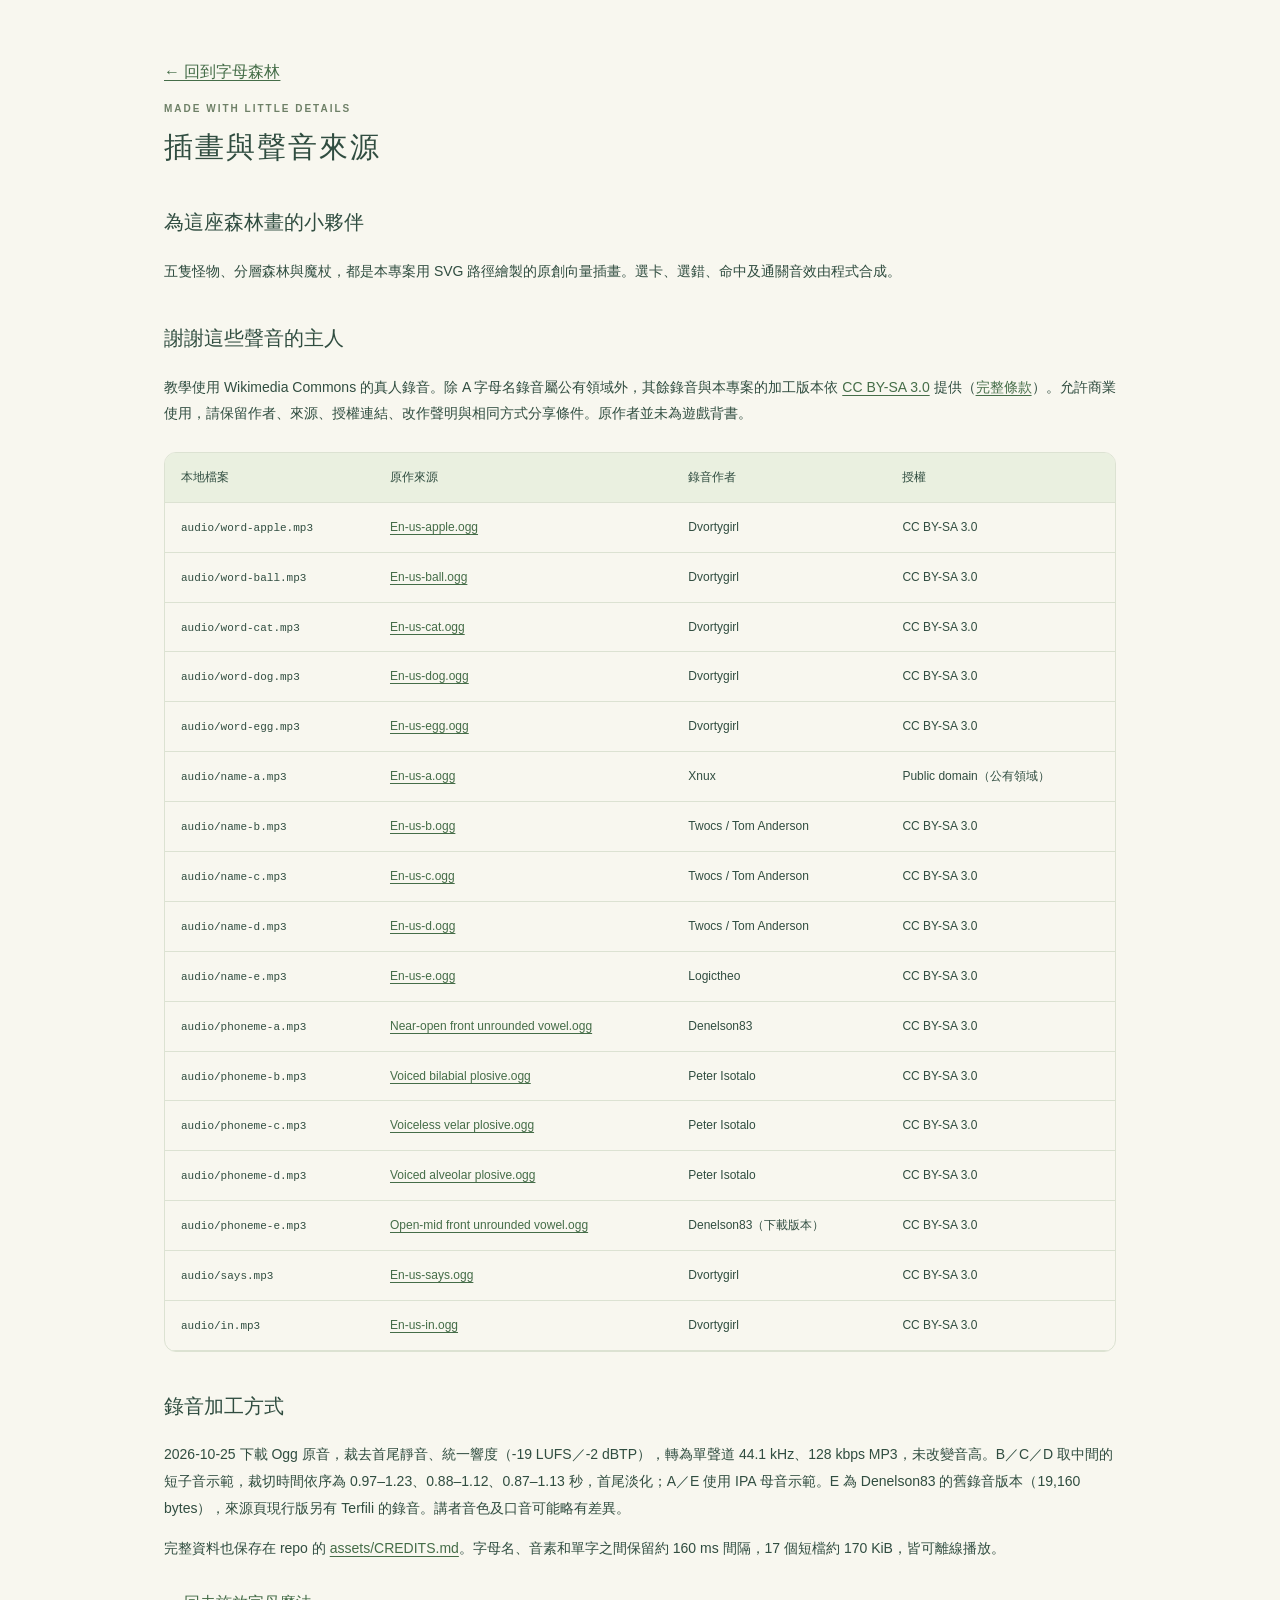
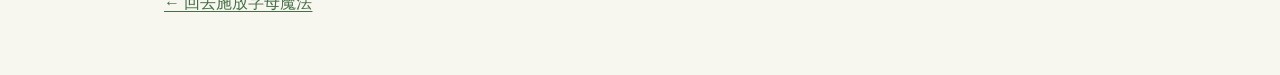
==== credits.html @ 517ee1c5 "Replace with English letter magic card battle MVP Stages 1–2 for letters A–E with SVG art, recorded " ====
<!doctype html><html lang="zh-Hant"><head><meta charset="utf-8"><meta name="viewport" content="width=device-width,initial-scale=1"><title>插畫與聲音來源｜萌獸小隊</title><link rel="stylesheet" href="style.css"><style>.credits{max-width:1000px;margin:45px auto;padding:0 24px;line-height:1.9}.credits h1{font-size:29px}.credits h2{font-size:20px;margin-top:35px}.credits p{font-size:14px}.credits a{color:#456d48;text-underline-offset:3px}.table-scroll{overflow-x:auto;border:1px solid #dce2d2;border-radius:12px;margin:25px 0}table{border-collapse:collapse;width:100%;font-size:12px;min-width:620px;text-align:left}th,td{padding:13px 16px;border-bottom:1px solid #dce2d2}th{background:#eaf0e0}code{font-size:11px}.back{display:inline-flex;padding:12px 0}</style></head><body><main class="credits"><a class="back" href="index.html">← 回到字母森林</a><div class="eyebrow">MADE WITH LITTLE DETAILS</div><h1>插畫與聲音來源</h1><h2>為這座森林畫的小夥伴</h2><p>五隻怪物、分層森林與魔杖，都是本專案用 SVG 路徑繪製的原創向量插畫。選卡、選錯、命中及通關音效由程式合成。</p><h2>謝謝這些聲音的主人</h2><p>教學使用 Wikimedia Commons 的真人錄音。除 A 字母名錄音屬公有領域外，其餘錄音與本專案的加工版本依 <a href="https://creativecommons.org/licenses/by-sa/3.0/">CC BY-SA 3.0</a> 提供（<a href="https://creativecommons.org/licenses/by-sa/3.0/legalcode">完整條款</a>）。允許商業使用，請保留作者、來源、授權連結、改作聲明與相同方式分享條件。原作者並未為遊戲背書。</p><div class="table-scroll" tabindex="0" role="region" aria-label="錄音來源與作者，可左右捲動"><table><thead><tr><th>本地檔案</th><th>原作來源</th><th>錄音作者</th><th>授權</th></tr></thead><tbody><tr><td><code>audio/word-apple.mp3</code></td><td><a href="https://commons.wikimedia.org/wiki/File:En-us-apple.ogg">En-us-apple.ogg</a></td><td>Dvortygirl</td><td>CC BY-SA 3.0</td></tr><tr><td><code>audio/word-ball.mp3</code></td><td><a href="https://commons.wikimedia.org/wiki/File:En-us-ball.ogg">En-us-ball.ogg</a></td><td>Dvortygirl</td><td>CC BY-SA 3.0</td></tr><tr><td><code>audio/word-cat.mp3</code></td><td><a href="https://commons.wikimedia.org/wiki/File:En-us-cat.ogg">En-us-cat.ogg</a></td><td>Dvortygirl</td><td>CC BY-SA 3.0</td></tr><tr><td><code>audio/word-dog.mp3</code></td><td><a href="https://commons.wikimedia.org/wiki/File:En-us-dog.ogg">En-us-dog.ogg</a></td><td>Dvortygirl</td><td>CC BY-SA 3.0</td></tr><tr><td><code>audio/word-egg.mp3</code></td><td><a href="https://commons.wikimedia.org/wiki/File:En-us-egg.ogg">En-us-egg.ogg</a></td><td>Dvortygirl</td><td>CC BY-SA 3.0</td></tr><tr><td><code>audio/name-a.mp3</code></td><td><a href="https://commons.wikimedia.org/wiki/File:En-us-a.ogg">En-us-a.ogg</a></td><td>Xnux</td><td>Public domain（公有領域）</td></tr><tr><td><code>audio/name-b.mp3</code></td><td><a href="https://commons.wikimedia.org/wiki/File:En-us-b.ogg">En-us-b.ogg</a></td><td>Twocs / Tom Anderson</td><td>CC BY-SA 3.0</td></tr><tr><td><code>audio/name-c.mp3</code></td><td><a href="https://commons.wikimedia.org/wiki/File:En-us-c.ogg">En-us-c.ogg</a></td><td>Twocs / Tom Anderson</td><td>CC BY-SA 3.0</td></tr><tr><td><code>audio/name-d.mp3</code></td><td><a href="https://commons.wikimedia.org/wiki/File:En-us-d.ogg">En-us-d.ogg</a></td><td>Twocs / Tom Anderson</td><td>CC BY-SA 3.0</td></tr><tr><td><code>audio/name-e.mp3</code></td><td><a href="https://commons.wikimedia.org/wiki/File:En-us-e.ogg">En-us-e.ogg</a></td><td>Logictheo</td><td>CC BY-SA 3.0</td></tr><tr><td><code>audio/phoneme-a.mp3</code></td><td><a href="https://commons.wikimedia.org/wiki/File:Near-open_front_unrounded_vowel.ogg">Near-open front unrounded vowel.ogg</a></td><td>Denelson83</td><td>CC BY-SA 3.0</td></tr><tr><td><code>audio/phoneme-b.mp3</code></td><td><a href="https://commons.wikimedia.org/wiki/File:Voiced_bilabial_plosive.ogg">Voiced bilabial plosive.ogg</a></td><td>Peter Isotalo</td><td>CC BY-SA 3.0</td></tr><tr><td><code>audio/phoneme-c.mp3</code></td><td><a href="https://commons.wikimedia.org/wiki/File:Voiceless_velar_plosive.ogg">Voiceless velar plosive.ogg</a></td><td>Peter Isotalo</td><td>CC BY-SA 3.0</td></tr><tr><td><code>audio/phoneme-d.mp3</code></td><td><a href="https://commons.wikimedia.org/wiki/File:Voiced_alveolar_plosive.ogg">Voiced alveolar plosive.ogg</a></td><td>Peter Isotalo</td><td>CC BY-SA 3.0</td></tr><tr><td><code>audio/phoneme-e.mp3</code></td><td><a href="https://commons.wikimedia.org/wiki/File:Open-mid_front_unrounded_vowel.ogg">Open-mid front unrounded vowel.ogg</a></td><td>Denelson83（下載版本）</td><td>CC BY-SA 3.0</td></tr><tr><td><code>audio/says.mp3</code></td><td><a href="https://commons.wikimedia.org/wiki/File:En-us-says.ogg">En-us-says.ogg</a></td><td>Dvortygirl</td><td>CC BY-SA 3.0</td></tr><tr><td><code>audio/in.mp3</code></td><td><a href="https://commons.wikimedia.org/wiki/File:En-us-in.ogg">En-us-in.ogg</a></td><td>Dvortygirl</td><td>CC BY-SA 3.0</td></tr></tbody></table></div><h2>錄音加工方式</h2><p>2026-10-25 下載 Ogg 原音，裁去首尾靜音、統一響度（-19 LUFS／-2 dBTP），轉為單聲道 44.1 kHz、128 kbps MP3，未改變音高。B／C／D 取中間的短子音示範，裁切時間依序為 0.97–1.23、0.88–1.12、0.87–1.13 秒，首尾淡化；A／E 使用 IPA 母音示範。E 為 Denelson83 的舊錄音版本（19,160 bytes），來源頁現行版另有 Terfili 的錄音。講者音色及口音可能略有差異。</p><p>完整資料也保存在 repo 的 <a href="assets/CREDITS.md">assets/CREDITS.md</a>。字母名、音素和單字之間保留約 160 ms 間隔，17 個短檔約 170 KiB，皆可離線播放。</p><a class="back" href="index.html">← 回去施放字母魔法</a></main></body></html>
---- style.css ----
:root {
  --ink:#304d40;
  --muted:#65786a;
  --paper:#f8f7ef;
  --green:#42694e;
  --line:#dce2d2;
  --gold:#d3a653;
  font-family:"Trebuchet MS","PingFang TC","Microsoft JhengHei",sans-serif;
  color:var(--ink);
  background:var(--paper);
  font-synthesis:none;
}
* {
  box-sizing:border-box;
}
body {
  margin:0;
}
button,a {
  touch-action:manipulation;
  -webkit-tap-highlight-color:transparent;
}
button {
  font:inherit;
  color:inherit;
  cursor:pointer;
  border:0;
  background:none;
  min-height:46px;
}
button,a {
  outline-offset:5px;
}
button:focus-visible,a:focus-visible,summary:focus-visible {
  outline:3px solid #b78124;
}
button:disabled {
  cursor:default;
}
button {
  transition:transform .2s,background .2s,box-shadow .2s;
}
button:active:not(:disabled) {
  transform:translateY(2px);
}
svg {
  display:inline-block;
  vertical-align:middle;
}
button svg {
  width:20px;
  height:20px;
  fill:none;
  stroke:currentColor;
  stroke-width:1.7;
  stroke-linecap:round;
  stroke-linejoin:round;
  flex-shrink:0;
}
[hidden] {
  display:none!important;
}
.site-header {
  max-width:1160px;
  margin:auto;
  min-height:94px;
  padding:16px 30px;
  border-bottom:1px solid var(--line);
  display:flex;
  align-items:center;
  justify-content:space-between;
  gap:12px;
}
.brand {
  display:flex;
  gap:12px;
  align-items:center;
  color:var(--ink);
  text-decoration:none;
  font-size:23px;
  font-weight:800;
  letter-spacing:2px;
}
.brand small {
  display:block;
  font-size:10px;
  letter-spacing:2px;
  margin-top:6px;
  color:var(--muted);
  font-weight:500;
}
.header-actions {
  display:flex;
  gap:18px;
  align-items:center;
}
.quiet {
  font-size:14px;
  border:1px solid var(--line);
  border-radius:12px;
  background:#fffdf5;
  padding:11px 16px;
  display:inline-flex;
  align-items:center;
  justify-content:center;
  gap:7px;
}
.quiet:hover,.help-button:hover {
  background:#eaf0e1;
}
.help-button {
  font-size:14px;
  display:flex;
  align-items:center;
  gap:7px;
}
.help-button>span {
  border:1px solid #83947d;
  border-radius:50%;
  width:21px;
  height:21px;
  display:grid;
  place-items:center;
  font-size:13px;
}
main {
  max-width:1060px;
  padding:0 24px;
  margin:auto;
}
.page-heading {
  display:flex;
  justify-content:space-between;
  align-items:center;
  padding:31px 3px 27px;
}
.eyebrow {
  font-size:10px;
  font-weight:700;
  letter-spacing:2px;
  color:#6e8067;
}
.tiny-spark {
  color:#b79a53;
  font-size:16px;
  margin-right:6px;
}
h1 {
  font-size:clamp(26px,3vw,35px);
  font-weight:800;
  letter-spacing:2px;
  margin:9px 0 10px;
  line-height:1.4;
}
.page-heading p {
  margin:0;
  color:var(--muted);
  font-size:13px;
  letter-spacing:.4px;
}
.adventure-seal {
  display:flex;
  flex-direction:column;
  align-items:center;
  justify-content:center;
  transform:rotate(8deg);
  border:1px solid #c9d2b9;
  outline:1px dashed #c9d2b9;
  outline-offset:-6px;
  border-radius:50%;
  width:85px;
  height:85px;
  color:#78916f;
  margin-right:12px;
}
.adventure-seal span {
  font-family:Georgia,serif;
  font-size:32px;
}
.adventure-seal small {
  font-size:8px;
  margin-top:3px;
  letter-spacing:1px;
}
.stage-nav {
  display:grid;
  grid-template-columns:1fr 1fr;
  gap:12px;
  margin-bottom:23px;
}
.stage-nav button {
  display:flex;
  align-items:center;
  text-align:left;
  gap:14px;
  border:1px solid var(--line);
  border-radius:15px;
  padding:14px 20px;
  background:#f3f2e9;
  font-size:10px;
  color:#72816e;
  letter-spacing:1px;
}
.stage-nav button[aria-current=step] {
  border-color:#779372;
  background:#eaf0e0;
  box-shadow:0 3px 0 #d5dfc7;
}
.stage-number {
  font-family:Georgia,serif;
  font-size:33px;
  color:#9fac8f;
  line-height:1;
}
.stage-nav b {
  display:block;
  color:var(--ink);
  font-size:17px;
  letter-spacing:1px;
  margin-top:4px;
}
.stage-check {
  margin-left:auto;
  font-size:17px;
  color:#6a8960;
}
.stage-nav button:hover {
  background:#e8eddf;
}
.battle-shell {
  border:1px solid #d4dccb;
  border-radius:22px;
  overflow:hidden;
  background:#fffdf6;
  box-shadow:0 8px 25px #3b553708;
}
.battle-bar {
  display:flex;
  justify-content:space-between;
  align-items:center;
  gap:12px;
  padding:18px 23px;
  background:#fffdf7;
}
.battle-bar>div:first-child {
  display:flex;
  align-items:center;
  gap:10px;
}
.location-dot {
  width:9px;
  height:9px;
  background:#789968;
  border-radius:50%;
  box-shadow:0 0 0 4px #edf0df;
}
.battle-bar h2 {
  margin:0;
  font-size:16px;
  letter-spacing:.5px;
}
.round-label {
  font-size:11px;
  color:var(--muted);
  border-left:1px solid var(--line);
  padding-left:10px;
}
.progress {
  display:flex;
  align-items:center;
  gap:13px;
  font-size:11px;
  white-space:nowrap;
}
.progress b {
  font-size:19px;
  margin-left:7px;
  font-family:Georgia,serif;
}
.progress small {
  font-size:13px;
  font-weight:400;
  color:#849078;
}
.progress-stars {
  display:flex;
  gap:3px;
}
.progress-stars svg {
  width:19px;
  height:19px;
  fill:#e5e6d9;
  stroke:#d9dccc;
  stroke-width:1;
}
.progress-stars .earned svg {
  fill:#e9c66f;
  stroke:#caa252;
  animation:star-pop .5s ease-out;
}
.arena {
  height:325px;
  background:#e8eedc url('assets/art/forest.svg') center 52%/cover no-repeat;
  position:relative;
  overflow:hidden;
  border-block:1px solid #d7e0c9;
}
.arena-caption {
  position:absolute;
  top:16px;
  left:23px;
  right:23px;
  display:flex;
  justify-content:space-between;
  align-items:center;
  font-size:9px;
  letter-spacing:2px;
  color:#5f7e60;
}
.stage-badge {
  border:1px solid #bfcfac;
  background:#edf3debd;
  padding:7px 12px;
  border-radius:30px;
  font-size:11px;
  letter-spacing:1px;
}
.monster-zone {
  position:relative;
  display:flex;
  align-items:center;
  flex-direction:column;
  height:100%;
  padding-top:19px;
}
.monster-bubble {
  background:#fffef2;
  border:1px solid #d8dab9;
  border-radius:12px;
  padding:8px 17px;
  font-size:12px;
  position:relative;
  z-index:2;
  box-shadow:0 3px 8px #49663a07;
  transform:rotate(-3deg);
}
.monster-bubble:after {
  content:"";
  position:absolute;
  left:50%;
  bottom:-5px;
  background:#fffef2;
  border-right:1px solid #d8dab9;
  border-bottom:1px solid #d8dab9;
  width:8px;
  height:8px;
  transform:rotate(45deg);
}
.monster {
  padding:0;
  display:block;
  width:252px;
  height:224px;
  z-index:1;
  position:relative;
  animation:monster-enter .65s ease-out;
  transform-origin:50% 85%;
}
.monster img {
  width:100%;
  height:100%;
  object-fit:contain;
  filter:drop-shadow(0 8px 7px #355e3a09);
  animation:float 3s ease-in-out infinite;
  user-select:none;
}
.monster:hover img {
  filter:drop-shadow(0 5px 8px #d8c98180);
}
.monster:focus-visible {
  outline-offset:-16px;
  border-radius:50%;
}
.monster-name {
  margin-top:-12px;
  z-index:2;
  line-height:1.1;
  text-align:center;
  min-height:30px;
}
.monster-name b {
  font-size:28px;
  letter-spacing:1px;
  text-shadow:0 1px 2px #faffec;
  font-weight:700;
}
.monster-name>span {
  font-size:15px;
  line-height:30px;
  letter-spacing:2px;
}
.replay {
  display:flex;
  align-items:center;
  gap:7px;
  background:#fffef0c9;
  border:1px solid #bacba6;
  border-radius:30px;
  padding:6px 15px;
  min-height:36px;
  font-size:12px;
  margin-top:7px;
  z-index:2;
  box-shadow:0 2px 0 #adbd9550;
}
.replay:hover {
  background:#fffef4;
}
.replay svg {
  width:16px;
  height:16px;
}
.forest-note {
  position:absolute;
  bottom:21px;
  left:24px;
  font-size:10px;
  letter-spacing:1px;
  color:#52714e;
}
.forest-note>span {
  font-size:19px;
  margin-right:4px;
}
.magic-ring {
  position:absolute;
  top:214px;
  width:195px;
  height:40px;
  border:1px solid #afbd81;
  border-radius:50%;
  box-shadow:0 0 0 6px #eff3ba3b,0 0 0 9px #acbc7f44;
  background:#f8f5be33;
  pointer-events:none;
}
.spell-table {
  text-align:center;
  padding:23px 24px 17px;
  background:radial-gradient(ellipse at 50% 10%,#fffefb,#f8f6ec);
}
.instruction h2 {
  margin:0 0 7px;
  font-size:20px;
  letter-spacing:.6px;
}
.instruction p {
  margin:0;
  font-size:12px;
  color:var(--muted);
  line-height:1.6;
}
.retry-message h2 {
  color:#9a6b3f;
}
.cards {
  display:flex;
  align-items:flex-start;
  justify-content:center;
  gap:22px;
  margin:23px auto 0;
  max-width:680px;
}
.card-wrap {
  --tint:#fcf1e6;
  --edge:#d9b798;
  --accent:#a66c49;
  --dark:#a96949;
  position:relative;
  width:188px;
  flex:0 1 188px;
  animation:card-enter .55s ease-out both;
  animation-delay:calc(var(--card-index)*70ms);
}
.coral {
  --tint:#fff0e9;
  --edge:#e4b6a1;
  --accent:#bb795f;
  --dark:#a7634e;
}
.blue {
  --tint:#edf5f7;
  --edge:#a9c8cf;
  --accent:#5e8f9a;
  --dark:#4e7986;
}
.gold {
  --tint:#faf4dd;
  --edge:#d9c58e;
  --accent:#a78a45;
  --dark:#977a32;
}
.sage {
  --tint:#f0f4e5;
  --edge:#bdcca0;
  --accent:#7b9360;
  --dark:#6f844e;
}
.peach {
  --tint:#f7edde;
  --edge:#d6bd9f;
  --accent:#a1815d;
  --dark:#936f4c;
}
.letter-card {
  background:var(--tint);
  border:2px solid var(--edge);
  border-radius:15px;
  width:100%;
  position:relative;
  padding:15px 12px 0;
  overflow:hidden;
  box-shadow:0 5px 0 color-mix(in srgb,var(--edge) 60%,#eae7da),0 9px 15px #48503507;
}
.letter-card:before {
  content:"";
  position:absolute;
  inset:6px;
  border:1px solid color-mix(in srgb,var(--edge) 50%,transparent);
  border-radius:10px;
  pointer-events:none;
}
.letter-card:hover:not(:disabled) {
  transform:translateY(-6px) rotate(-1deg);
  box-shadow:0 8px 0 color-mix(in srgb,var(--edge) 60%,#eae7da),0 14px 22px #48503510;
}
.card-corner {
  position:absolute;
  top:10px;
  left:12px;
  color:var(--accent);
  font-size:19px;
}
.card-kind {
  display:block;
  font-size:9px;
  letter-spacing:2px;
  color:var(--dark);
}
.letter-shapes {
  font-family:"Trebuchet MS",Arial,sans-serif;
  display:block;
  font-size:71px;
  font-weight:700;
  letter-spacing:-3px;
  line-height:1.2;
  color:var(--dark);
  margin:7px 0 4px;
  text-shadow:0 2px 0 #fff8;
}
.letter-shapes>span {
  font-size:48px;
  margin-left:5px;
  letter-spacing:0;
}
.card-name {
  font-size:10px;
  color:var(--dark);
  display:block;
  margin-bottom:13px;
}
.card-name span {
  margin-left:5px;
  font-size:12px;
  letter-spacing:1px;
}
.cast-label {
  border-top:1px solid var(--edge);
  display:flex;
  align-items:center;
  justify-content:center;
  gap:25px;
  font-size:11px;
  padding:10px;
  margin:0 -12px;
  background:#ffffff38;
  color:var(--dark);
}
.cast-label>span {
  font-size:17px;
}
.listen-card {
  display:flex;
  align-items:center;
  justify-content:center;
  gap:6px;
  font-size:11px;
  min-height:44px;
  width:100%;
  color:#5c715d;
  margin-top:6px;
  border-radius:12px;
}
.listen-card:hover {
  background:#e9eddf;
}
.listen-card svg {
  width:17px;
  height:17px;
}
.gentle-note {
  margin:7px 0 0;
  font-size:10px;
  color:#6e7e66;
  letter-spacing:.5px;
}
.gentle-note>span {
  font-size:15px;
  margin-right:4px;
}
.journey-note {
  display:flex;
  gap:13px;
  align-items:center;
  margin:20px 0 26px;
  padding:17px 19px;
  border:1px dashed #ced7bf;
  border-radius:13px;
  font-size:11px;
  line-height:1.7;
  color:#6b7c60;
  background:#f1f2e7;
}
.journey-note b {
  display:block;
  color:#4b6449;
  font-size:12px;
  letter-spacing:1px;
}
.note-icon {
  font-size:26px;
  color:#b99d59;
}
.text-button {
  margin-left:auto;
  white-space:nowrap;
  min-height:44px;
  color:#5f7657;
  font-size:11px;
}
.text-button:hover {
  text-decoration:underline;
}
.primary {
  display:inline-flex;
  gap:22px;
  align-items:center;
  justify-content:center;
  border:1px solid #3b6143;
  background:#4b7253;
  box-shadow:0 4px 0 #304b36;
  color:#fffdf0;
  border-radius:13px;
  padding:15px 23px;
  font-size:16px;
  font-weight:700;
  letter-spacing:.6px;
  min-height:54px;
}
.primary:hover {
  background:#3a6144;
  transform:translateY(-2px);
}
.learning {
  animation:card-enter .45s ease-out;
  max-width:660px;
  margin:22px auto 20px;
}
.connection {
  display:grid;
  grid-template-columns:repeat(4,1fr);
  border:1px solid #d6dfc6;
  background:#f0f4e6;
  border-radius:15px;
  padding:21px 10px;
}
.connection>span {
  border-right:1px solid #d6dfc6;
  display:flex;
  flex-direction:column;
  gap:7px;
  justify-content:center;
}
.connection>span:last-child {
  border:0;
}
.connection small {
  font-size:10px;
  color:#6f8266;
  letter-spacing:1px;
}
.connection b {
  font-size:25px;
  font-weight:700;
  color:#466145;
}
.learning-actions {
  display:flex;
  justify-content:center;
  gap:15px;
  margin:22px 0;
}
.learning-actions .quiet {
  font-size:12px;
}
.learning-actions .quiet svg {
  width:17px;
  height:17px;
}
.spell-projectile {
  position:absolute;
  left:50%;
  bottom:-50px;
  z-index:5;
  opacity:0;
  font-size:60px;
  color:#fff5ab;
  filter:drop-shadow(0 0 10px #e6ae47);
  pointer-events:none;
}
.hit-burst {
  position:absolute;
  top:42%;
  left:50%;
  width:120px;
  height:120px;
  transform:translate(-50%,-50%) scale(0);
  border:10px double #fff7b3;
  border-radius:50%;
  pointer-events:none;
  opacity:0;
  box-shadow:0 0 35px #f8e17b;
}
.spell-active .spell-projectile {
  animation:projectile .6s ease-in both;
}
.spell-active .hit-burst {
  animation:burst .55s .35s ease-out both;
}
.casting {
  animation:cast-card .6s ease-in both!important;
}
.try-again {
  animation:shake .45s ease-in-out!important;
}
.monster.defeated {
  animation:monster-defeat .55s ease-in forwards;
}
.monster.defeated img {
  animation:none;
}
.completion {
  text-align:center;
  padding:40px 25px 35px;
  border:1px solid #d4dccb;
  border-radius:23px;
  background:radial-gradient(ellipse at 50% 0,#ffffec,#edf2df);
  margin-bottom:35px;
  overflow:hidden;
}
.completion-stars {
  color:#d4ab56;
  font-size:35px;
  letter-spacing:13px;
  margin-bottom:25px;
  animation:star-pop .7s ease-out;
}
.completion-stars>span {
  font-size:60px;
}
.completion h2 {
  font-size:29px;
  letter-spacing:1px;
  line-height:1.5;
  margin:16px 0;
}
.completion>p {
  font-size:13px;
  color:#6b7e61;
}
.friends {
  display:flex;
  justify-content:center;
  margin:20px auto 0;
  max-width:740px;
}
.friends img {
  min-width:0;
  max-width:20%;
  height:auto;
  animation:card-enter .6s ease-out;
}
.completion .completion-word {
  font-size:24px;
  letter-spacing:6px;
  color:#6c8958;
  margin:5px 0 32px;
}
.complete-actions {
  display:flex;
  justify-content:center;
  gap:16px;
  flex-wrap:wrap;
}
.completion .gentle-note {
  margin-top:27px;
}
.audio-status {
  font-size:12px;
  text-align:center;
  max-width:680px;
  min-height:22px;
  margin:5px auto 22px;
  padding:0 16px;
  color:#5c7651;
  line-height:1.7;
}
footer {
  border-top:1px solid var(--line);
  max-width:1100px;
  margin:0 auto;
  padding:23px 12px 30px;
  display:flex;
  justify-content:space-between;
  gap:10px;
  align-items:center;
  font-size:10px;
  letter-spacing:.3px;
  color:#718067;
}
footer i {
  font-style:normal;
  padding:0 7px;
  color:#9da98d;
}
footer a {
  color:#687b5c;
  text-underline-offset:3px;
  min-height:44px;
  display:flex;
  align-items:center;
}
dialog {
  width:min(590px,calc(100% - 28px));
  max-height:90dvh;
  border:1px solid #bccdae;
  border-radius:22px;
  padding:35px;
  background:#fffdf4;
  color:var(--ink);
  line-height:1.9;
  box-shadow:0 20px 70px #203f3233;
}
dialog::backdrop {
  background:#203f326e;
  backdrop-filter:blur(4px);
}
dialog h2 {
  font-size:23px;
  line-height:1.5;
  margin:13px 20px 20px 0;
}
dialog ol {
  padding-left:23px;
}
dialog li {
  font-size:14px;
  margin:12px 0;
}
dialog p {
  font-size:13px;
}
dialog .primary {
  width:100%;
  margin-top:10px;
}
.dialog-close {
  position:absolute;
  top:12px;
  right:14px;
  font-size:29px;
  width:44px;
  height:44px;
  border-radius:50%;
}
.dialog-close:hover {
  background:#edf1e1;
}
.parent-note {
  background:#eff3e5;
  border-radius:13px;
  padding:16px 20px;
  font-size:14px;
}
.parent-note p {
  margin:7px 0;
}
.noscript {
  text-align:center;
  padding:40px;
}
@keyframes float {
  0%,100% {
    transform:translateY(0) rotate(-1deg);
  }
  50% {
    transform:translateY(-7px) rotate(1deg);
  }
}
@keyframes monster-enter {
  from {
    transform:scale(.75) translateY(20px);
    opacity:0;
  }
  to {
    transform:scale(1);
    opacity:1;
  }
}
@keyframes card-enter {
  from {
    transform:translateY(15px);
    opacity:0;
  }
  to {
    transform:translateY(0);
    opacity:1;
  }
}
@keyframes shake {
  0%,100% {
    transform:translateX(0);
  }
  20%,60% {
    transform:translateX(-7px) rotate(-2deg);
  }
  40%,80% {
    transform:translateX(7px) rotate(2deg);
  }
}
@keyframes cast-card {
  0% {
    transform:scale(1);
  }
  40% {
    transform:translateY(-18px) scale(1.07);
    box-shadow:0 0 30px #e6c66e;
  }
  100% {
    transform:translateY(-10px) scale(.98);
    opacity:.35;
  }
}
@keyframes projectile {
  0% {
    opacity:0;
    transform:translate(-50%,0) scale(.3);
  }
  15% {
    opacity:1;
  }
  65% {
    opacity:1;
    transform:translate(-50%,-175px) rotate(140deg) scale(1.1);
  }
  100% {
    opacity:0;
    transform:translate(-50%,-215px) rotate(240deg) scale(1.5);
  }
}
@keyframes burst {
  0% {
    opacity:1;
    transform:translate(-50%,-50%) scale(.2);
  }
  100% {
    opacity:0;
    transform:translate(-50%,-50%) scale(2);
  }
}
@keyframes monster-defeat {
  0% {
    transform:rotate(0) scale(1);
    filter:brightness(1.5);
  }
  25% {
    transform:rotate(-9deg) scale(1.08);
  }
  50% {
    transform:rotate(8deg) scale(.9);
    opacity:1;
  }
  100% {
    transform:translateY(-40px) rotate(12deg) scale(.2);
    opacity:0;
  }
}
@keyframes star-pop {
  0% {
    transform:scale(.5) rotate(-10deg);
  }
  65% {
    transform:scale(1.2) rotate(5deg);
  }
  100% {
    transform:scale(1) rotate(0);
  }
}
@media(min-width:1200px) {
  .page-heading {
    padding-top:34px;
    padding-bottom:29px;
  }
}
@media(max-width:700px) {
  .site-header {
    min-height:80px;
    padding:15px 19px;
  }
  .brand {
    font-size:19px;
    gap:8px;
  }
  .brand img {
    width:35px;
    height:35px;
  }
  .brand small {
    font-size:8px;
    letter-spacing:1px;
  }
  .header-actions {
    gap:9px;
  }
  .header-actions .quiet {
    font-size:11px;
    padding:8px 10px;
    min-height:44px;
  }
  .help-button {
    font-size:12px;
    padding:0;
  }
  .help-button>span {
    display:none;
  }
  main {
    padding:0 15px;
  }
  .page-heading {
    padding:23px 0;
  }
  .eyebrow {
    font-size:8px;
    letter-spacing:1.3px;
  }
  h1 {
    font-size:27px;
    letter-spacing:1px;
    margin:8px 0;
  }
  .page-heading p {
    font-size:11px;
    max-width:260px;
    line-height:1.8;
  }
  .adventure-seal {
    width:65px;
    height:65px;
    margin-right:3px;
    flex-shrink:0;
  }
  .adventure-seal span {
    font-size:24px;
  }
  .adventure-seal small {
    font-size:6px;
    letter-spacing:0;
  }
  .stage-nav {
    gap:9px;
    margin-bottom:18px;
  }
  .stage-nav button {
    padding:12px;
    gap:9px;
    border-radius:12px;
    font-size:9px;
    letter-spacing:0;
  }
  .stage-number {
    font-size:25px;
  }
  .stage-nav b {
    font-size:15px;
    letter-spacing:.5px;
  }
  .stage-check {
    font-size:12px;
  }
  .battle-shell {
    border-radius:17px;
  }
  .battle-bar {
    padding:15px 13px;
    gap:6px;
  }
  .battle-bar h2 {
    font-size:13px;
    letter-spacing:0;
  }
  .battle-bar>div:first-child {
    gap:7px;
  }
  .round-label {
    display:none;
  }
  .progress {
    gap:6px;
    font-size:10px;
  }
  .progress b {
    font-size:17px;
    margin-left:3px;
  }
  .progress-stars {
    gap:1px;
  }
  .progress-stars svg {
    width:14px;
    height:14px;
  }
  .arena {
    height:302px;
    background-size:auto 100%;
    background-position:center;
  }
  .arena-caption {
    top:12px;
    left:13px;
    right:13px;
    font-size:7px;
    letter-spacing:1px;
  }
  .stage-badge {
    font-size:9px;
    padding:5px 9px;
  }
  .monster-zone {
    padding-top:26px;
  }
  .monster {
    width:231px;
    height:204px;
  }
  .monster-bubble {
    font-size:11px;
    padding:7px 13px;
  }
  .monster-name {
    margin-top:-10px;
  }
  .monster-name b {
    font-size:25px;
  }
  .replay {
    font-size:11px;
    margin-top:3px;
    min-height:44px;
    padding:6px 14px;
  }
  .magic-ring {
    top:206px;
    width:174px;
    height:32px;
  }
  .forest-note {
    display:none;
  }
  .spell-table {
    padding:21px 13px 16px;
  }
  .instruction h2 {
    font-size:17px;
    letter-spacing:0;
  }
  .instruction p {
    font-size:11px;
  }
  .cards {
    gap:13px;
    margin-top:20px;
  }
  .card-wrap {
    flex-basis:160px;
    max-width:160px;
  }
  .letter-shapes {
    font-size:60px;
  }
  .letter-shapes>span {
    font-size:40px;
    margin-left:3px;
  }
  .cards-3 {
    gap:8px;
  }
  .cards-3 .letter-card {
    padding:15px 7px 0;
    border-radius:12px;
  }
  .cards-3 .card-corner {
    font-size:14px;
    left:7px;
    top:7px;
  }
  .cards-3 .card-kind {
    font-size:8px;
    letter-spacing:1px;
  }
  .cards-3 .letter-shapes {
    font-size:44px;
    letter-spacing:-2px;
    margin-top:14px;
    margin-bottom:10px;
  }
  .cards-3 .letter-shapes>span {
    font-size:29px;
  }
  .cards-3 .card-name {
    font-size:9px;
    white-space:nowrap;
  }
  .cards-3 .card-name span {
    margin-left:2px;
    font-size:10px;
    letter-spacing:0;
  }
  .cards-3 .cast-label {
    gap:10px;
    font-size:10px;
    margin-inline:-7px;
    padding:9px 4px;
  }
  .cards-3 .cast-label>span {
    font-size:14px;
  }
  .listen-card {
    font-size:10px;
    gap:4px;
  }
  .gentle-note {
    font-size:9px;
    letter-spacing:0;
  }
  .journey-note {
    padding:12px;
    margin:17px 0 20px;
    gap:10px;
    font-size:10px;
  }
  .journey-note>span:nth-child(2) {
    max-width:235px;
  }
  .journey-note b {
    font-size:11px;
  }
  .journey-note .text-button {
    font-size:10px;
    white-space:normal;
    min-width:44px;
    padding:0 3px;
  }
  .note-icon {
    font-size:20px;
  }
  .learning {
    margin:20px 0 15px;
  }
  .connection {
    padding:18px 1px;
  }
  .connection small {
    font-size:9px;
    letter-spacing:0;
  }
  .connection b {
    font-size:20px;
  }
  .connection>span:last-child b {
    font-size:18px;
  }
  .learning-actions {
    gap:9px;
    margin:20px 0;
  }
  .learning-actions .quiet {
    font-size:10px;
    padding:10px;
  }
  .learning-actions .quiet svg {
    width:14px;
  }
  .primary {
    font-size:14px;
    padding:14px 17px;
    gap:15px;
  }
  .completion {
    padding:30px 12px;
  }
  .completion h2 {
    font-size:22px;
  }
  .completion>p {
    font-size:12px;
    line-height:1.8;
  }
  .completion .completion-word {
    font-size:18px;
    letter-spacing:2px;
  }
  .complete-actions {
    gap:15px;
  }
  .complete-actions .primary {
    font-size:13px;
  }
  .completion-stars {
    font-size:27px;
  }
  .completion-stars>span {
    font-size:46px;
  }
  .friends {
    margin:20px -5px;
  }
  .audio-status {
    font-size:11px;
    margin:0 auto 14px;
  }
  footer {
    flex-wrap:wrap;
    justify-content:center;
    text-align:center;
    padding:19px 15px;
    font-size:9px;
    gap:13px;
  }
  footer>span:first-child {
    display:none;
  }
  footer a {
    min-height:32px;
  }
  dialog {
    padding:29px 22px;
  }
  dialog h2 {
    font-size:20px;
  }
  dialog li {
    font-size:13px;
  }
}
@media(max-width:360px) {
  .progress-stars {
    display:none;
  }
  .adventure-seal {
    display:none;
  }
  .page-heading p {
    max-width:none;
  }
  .brand {
    font-size:17px;
  }
  .header-actions {
    gap:7px;
  }
  .header-actions .quiet {
    padding:6px;
  }
  .stage-nav button {
    padding:11px 9px;
  }
  .stage-nav b {
    font-size:14px;
  }
  .letter-shapes {
    font-size:52px;
  }
  .cards-3 .letter-shapes {
    font-size:38px;
  }
  .cards-3 .letter-shapes>span {
    font-size:25px;
  }
  .connection b {
    font-size:18px;
  }
  .learning-actions {
    flex-wrap:wrap;
  }
  .journey-note>span:nth-child(2) {
    max-width:190px;
  }
}
@media(max-height:550px) and (min-width:700px) {
  .page-heading {
    padding:18px 0;
  }
  .adventure-seal {
    display:none;
  }
  .arena {
    height:275px;
  }
  .monster {
    height:181px;
  }
  .monster-zone {
    padding-top:14px;
  }
  .magic-ring {
    top:176px;
  }
  .spell-table {
    padding-top:17px;
  }
  .stage-nav {
    margin-bottom:16px;
  }
}
@media(prefers-reduced-motion:reduce) {
  *,*::before,*::after {
    animation:none!important;
    transition:none!important;
    scroll-behavior:auto!important;
  }
  .monster.defeated {
    opacity:0;
  }
  .spell-active .spell-projectile,.spell-active .hit-burst {
    display:none;
  }
  .casting {
    box-shadow:0 0 0 4px #e6c66e!important;
  }
}
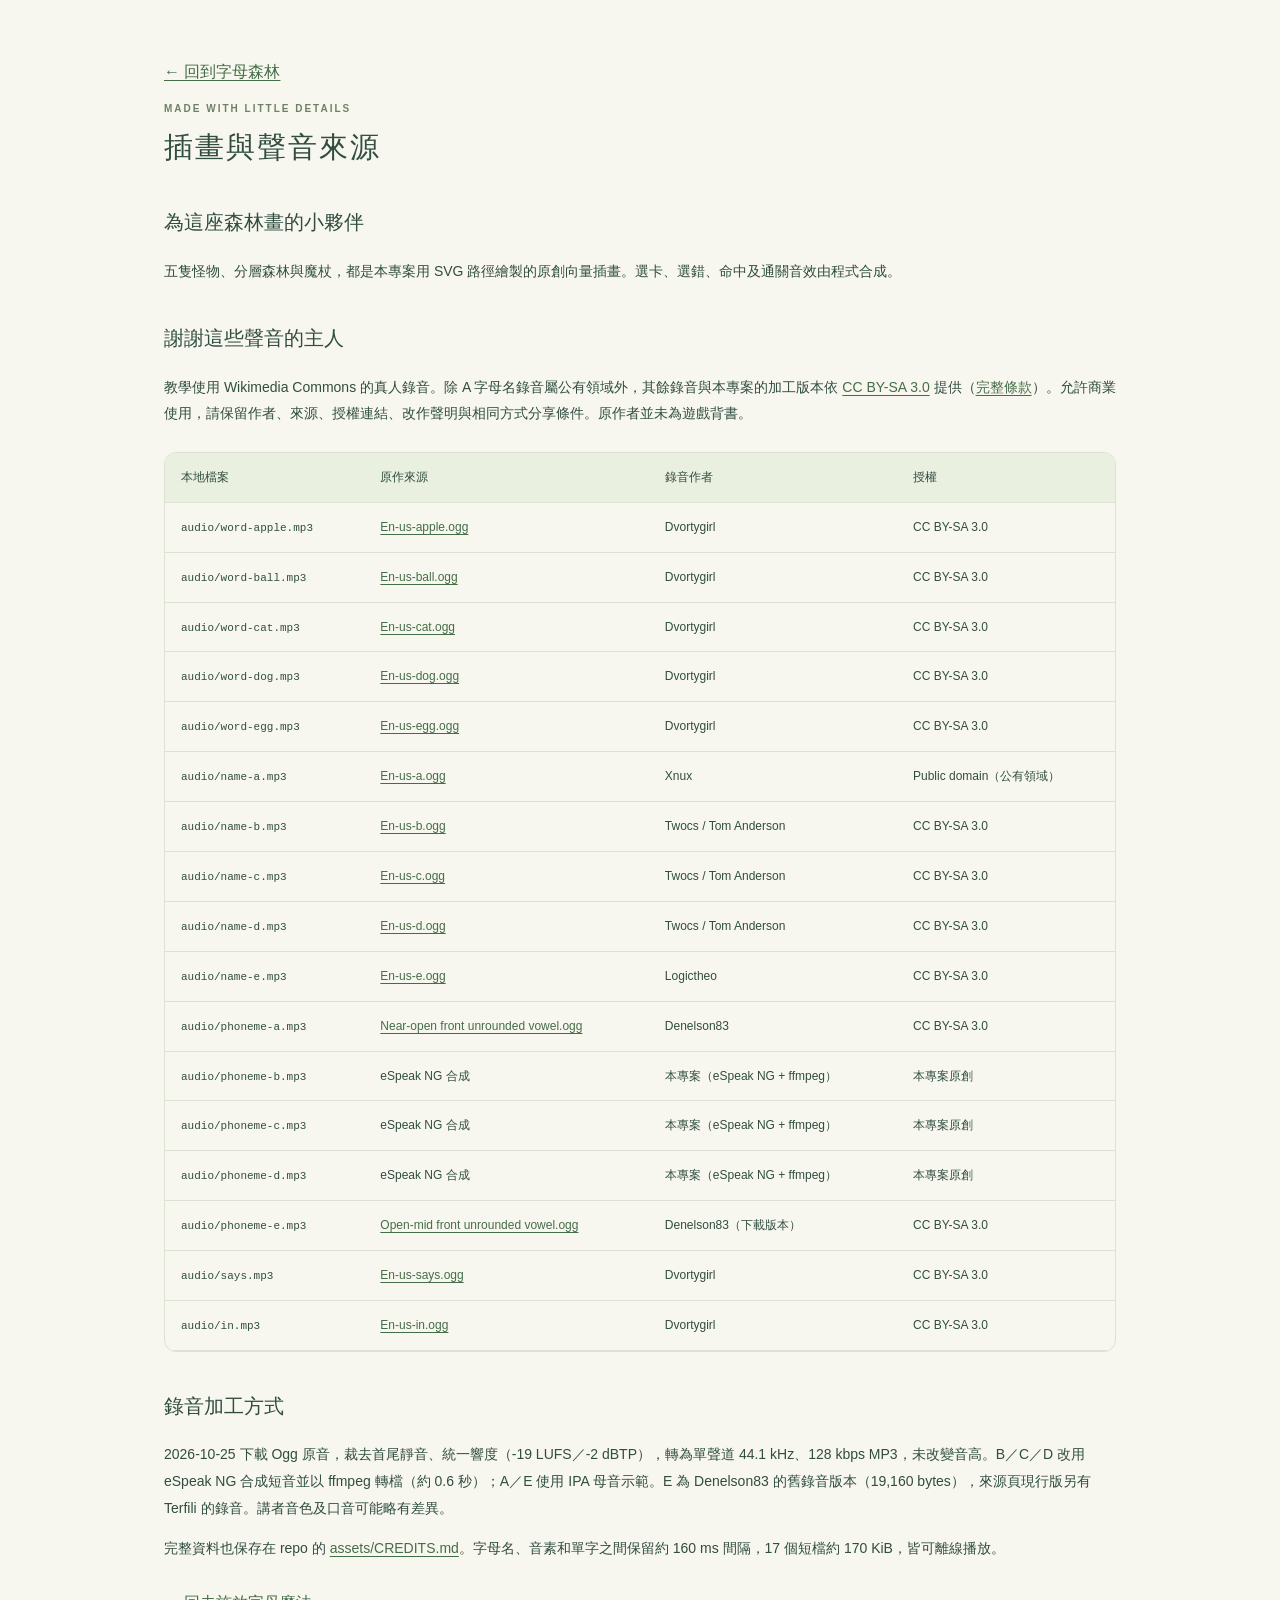
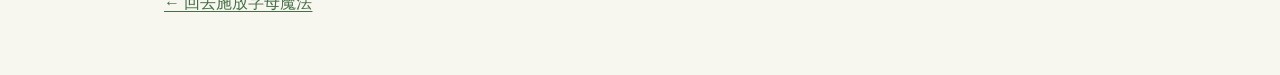
==== commit 52c602b5: "fix: show victory letter on monster slot and remake B/C/D phonemes" ====
--- a/credits.html
+++ b/credits.html
@@ -1 +1 @@
-<!doctype html><html lang="zh-Hant"><head><meta charset="utf-8"><meta name="viewport" content="width=device-width,initial-scale=1"><title>插畫與聲音來源｜萌獸小隊</title><link rel="stylesheet" href="style.css"><style>.credits{max-width:1000px;margin:45px auto;padding:0 24px;line-height:1.9}.credits h1{font-size:29px}.credits h2{font-size:20px;margin-top:35px}.credits p{font-size:14px}.credits a{color:#456d48;text-underline-offset:3px}.table-scroll{overflow-x:auto;border:1px solid #dce2d2;border-radius:12px;margin:25px 0}table{border-collapse:collapse;width:100%;font-size:12px;min-width:620px;text-align:left}th,td{padding:13px 16px;border-bottom:1px solid #dce2d2}th{background:#eaf0e0}code{font-size:11px}.back{display:inline-flex;padding:12px 0}</style></head><body><main class="credits"><a class="back" href="index.html">← 回到字母森林</a><div class="eyebrow">MADE WITH LITTLE DETAILS</div><h1>插畫與聲音來源</h1><h2>為這座森林畫的小夥伴</h2><p>五隻怪物、分層森林與魔杖，都是本專案用 SVG 路徑繪製的原創向量插畫。選卡、選錯、命中及通關音效由程式合成。</p><h2>謝謝這些聲音的主人</h2><p>教學使用 Wikimedia Commons 的真人錄音。除 A 字母名錄音屬公有領域外，其餘錄音與本專案的加工版本依 <a href="https://creativecommons.org/licenses/by-sa/3.0/">CC BY-SA 3.0</a> 提供（<a href="https://creativecommons.org/licenses/by-sa/3.0/legalcode">完整條款</a>）。允許商業使用，請保留作者、來源、授權連結、改作聲明與相同方式分享條件。原作者並未為遊戲背書。</p><div class="table-scroll" tabindex="0" role="region" aria-label="錄音來源與作者，可左右捲動"><table><thead><tr><th>本地檔案</th><th>原作來源</th><th>錄音作者</th><th>授權</th></tr></thead><tbody><tr><td><code>audio/word-apple.mp3</code></td><td><a href="https://commons.wikimedia.org/wiki/File:En-us-apple.ogg">En-us-apple.ogg</a></td><td>Dvortygirl</td><td>CC BY-SA 3.0</td></tr><tr><td><code>audio/word-ball.mp3</code></td><td><a href="https://commons.wikimedia.org/wiki/File:En-us-ball.ogg">En-us-ball.ogg</a></td><td>Dvortygirl</td><td>CC BY-SA 3.0</td></tr><tr><td><code>audio/word-cat.mp3</code></td><td><a href="https://commons.wikimedia.org/wiki/File:En-us-cat.ogg">En-us-cat.ogg</a></td><td>Dvortygirl</td><td>CC BY-SA 3.0</td></tr><tr><td><code>audio/word-dog.mp3</code></td><td><a href="https://commons.wikimedia.org/wiki/File:En-us-dog.ogg">En-us-dog.ogg</a></td><td>Dvortygirl</td><td>CC BY-SA 3.0</td></tr><tr><td><code>audio/word-egg.mp3</code></td><td><a href="https://commons.wikimedia.org/wiki/File:En-us-egg.ogg">En-us-egg.ogg</a></td><td>Dvortygirl</td><td>CC BY-SA 3.0</td></tr><tr><td><code>audio/name-a.mp3</code></td><td><a href="https://commons.wikimedia.org/wiki/File:En-us-a.ogg">En-us-a.ogg</a></td><td>Xnux</td><td>Public domain（公有領域）</td></tr><tr><td><code>audio/name-b.mp3</code></td><td><a href="https://commons.wikimedia.org/wiki/File:En-us-b.ogg">En-us-b.ogg</a></td><td>Twocs / Tom Anderson</td><td>CC BY-SA 3.0</td></tr><tr><td><code>audio/name-c.mp3</code></td><td><a href="https://commons.wikimedia.org/wiki/File:En-us-c.ogg">En-us-c.ogg</a></td><td>Twocs / Tom Anderson</td><td>CC BY-SA 3.0</td></tr><tr><td><code>audio/name-d.mp3</code></td><td><a href="https://commons.wikimedia.org/wiki/File:En-us-d.ogg">En-us-d.ogg</a></td><td>Twocs / Tom Anderson</td><td>CC BY-SA 3.0</td></tr><tr><td><code>audio/name-e.mp3</code></td><td><a href="https://commons.wikimedia.org/wiki/File:En-us-e.ogg">En-us-e.ogg</a></td><td>Logictheo</td><td>CC BY-SA 3.0</td></tr><tr><td><code>audio/phoneme-a.mp3</code></td><td><a href="https://commons.wikimedia.org/wiki/File:Near-open_front_unrounded_vowel.ogg">Near-open front unrounded vowel.ogg</a></td><td>Denelson83</td><td>CC BY-SA 3.0</td></tr><tr><td><code>audio/phoneme-b.mp3</code></td><td><a href="https://commons.wikimedia.org/wiki/File:Voiced_bilabial_plosive.ogg">Voiced bilabial plosive.ogg</a></td><td>Peter Isotalo</td><td>CC BY-SA 3.0</td></tr><tr><td><code>audio/phoneme-c.mp3</code></td><td><a href="https://commons.wikimedia.org/wiki/File:Voiceless_velar_plosive.ogg">Voiceless velar plosive.ogg</a></td><td>Peter Isotalo</td><td>CC BY-SA 3.0</td></tr><tr><td><code>audio/phoneme-d.mp3</code></td><td><a href="https://commons.wikimedia.org/wiki/File:Voiced_alveolar_plosive.ogg">Voiced alveolar plosive.ogg</a></td><td>Peter Isotalo</td><td>CC BY-SA 3.0</td></tr><tr><td><code>audio/phoneme-e.mp3</code></td><td><a href="https://commons.wikimedia.org/wiki/File:Open-mid_front_unrounded_vowel.ogg">Open-mid front unrounded vowel.ogg</a></td><td>Denelson83（下載版本）</td><td>CC BY-SA 3.0</td></tr><tr><td><code>audio/says.mp3</code></td><td><a href="https://commons.wikimedia.org/wiki/File:En-us-says.ogg">En-us-says.ogg</a></td><td>Dvortygirl</td><td>CC BY-SA 3.0</td></tr><tr><td><code>audio/in.mp3</code></td><td><a href="https://commons.wikimedia.org/wiki/File:En-us-in.ogg">En-us-in.ogg</a></td><td>Dvortygirl</td><td>CC BY-SA 3.0</td></tr></tbody></table></div><h2>錄音加工方式</h2><p>2026-10-25 下載 Ogg 原音，裁去首尾靜音、統一響度（-19 LUFS／-2 dBTP），轉為單聲道 44.1 kHz、128 kbps MP3，未改變音高。B／C／D 取中間的短子音示範，裁切時間依序為 0.97–1.23、0.88–1.12、0.87–1.13 秒，首尾淡化；A／E 使用 IPA 母音示範。E 為 Denelson83 的舊錄音版本（19,160 bytes），來源頁現行版另有 Terfili 的錄音。講者音色及口音可能略有差異。</p><p>完整資料也保存在 repo 的 <a href="assets/CREDITS.md">assets/CREDITS.md</a>。字母名、音素和單字之間保留約 160 ms 間隔，17 個短檔約 170 KiB，皆可離線播放。</p><a class="back" href="index.html">← 回去施放字母魔法</a></main></body></html>+<!doctype html><html lang="zh-Hant"><head><meta charset="utf-8"><meta name="viewport" content="width=device-width,initial-scale=1"><title>插畫與聲音來源｜萌獸小隊</title><link rel="stylesheet" href="style.css"><style>.credits{max-width:1000px;margin:45px auto;padding:0 24px;line-height:1.9}.credits h1{font-size:29px}.credits h2{font-size:20px;margin-top:35px}.credits p{font-size:14px}.credits a{color:#456d48;text-underline-offset:3px}.table-scroll{overflow-x:auto;border:1px solid #dce2d2;border-radius:12px;margin:25px 0}table{border-collapse:collapse;width:100%;font-size:12px;min-width:620px;text-align:left}th,td{padding:13px 16px;border-bottom:1px solid #dce2d2}th{background:#eaf0e0}code{font-size:11px}.back{display:inline-flex;padding:12px 0}</style></head><body><main class="credits"><a class="back" href="index.html">← 回到字母森林</a><div class="eyebrow">MADE WITH LITTLE DETAILS</div><h1>插畫與聲音來源</h1><h2>為這座森林畫的小夥伴</h2><p>五隻怪物、分層森林與魔杖，都是本專案用 SVG 路徑繪製的原創向量插畫。選卡、選錯、命中及通關音效由程式合成。</p><h2>謝謝這些聲音的主人</h2><p>教學使用 Wikimedia Commons 的真人錄音。除 A 字母名錄音屬公有領域外，其餘錄音與本專案的加工版本依 <a href="https://creativecommons.org/licenses/by-sa/3.0/">CC BY-SA 3.0</a> 提供（<a href="https://creativecommons.org/licenses/by-sa/3.0/legalcode">完整條款</a>）。允許商業使用，請保留作者、來源、授權連結、改作聲明與相同方式分享條件。原作者並未為遊戲背書。</p><div class="table-scroll" tabindex="0" role="region" aria-label="錄音來源與作者，可左右捲動"><table><thead><tr><th>本地檔案</th><th>原作來源</th><th>錄音作者</th><th>授權</th></tr></thead><tbody><tr><td><code>audio/word-apple.mp3</code></td><td><a href="https://commons.wikimedia.org/wiki/File:En-us-apple.ogg">En-us-apple.ogg</a></td><td>Dvortygirl</td><td>CC BY-SA 3.0</td></tr><tr><td><code>audio/word-ball.mp3</code></td><td><a href="https://commons.wikimedia.org/wiki/File:En-us-ball.ogg">En-us-ball.ogg</a></td><td>Dvortygirl</td><td>CC BY-SA 3.0</td></tr><tr><td><code>audio/word-cat.mp3</code></td><td><a href="https://commons.wikimedia.org/wiki/File:En-us-cat.ogg">En-us-cat.ogg</a></td><td>Dvortygirl</td><td>CC BY-SA 3.0</td></tr><tr><td><code>audio/word-dog.mp3</code></td><td><a href="https://commons.wikimedia.org/wiki/File:En-us-dog.ogg">En-us-dog.ogg</a></td><td>Dvortygirl</td><td>CC BY-SA 3.0</td></tr><tr><td><code>audio/word-egg.mp3</code></td><td><a href="https://commons.wikimedia.org/wiki/File:En-us-egg.ogg">En-us-egg.ogg</a></td><td>Dvortygirl</td><td>CC BY-SA 3.0</td></tr><tr><td><code>audio/name-a.mp3</code></td><td><a href="https://commons.wikimedia.org/wiki/File:En-us-a.ogg">En-us-a.ogg</a></td><td>Xnux</td><td>Public domain（公有領域）</td></tr><tr><td><code>audio/name-b.mp3</code></td><td><a href="https://commons.wikimedia.org/wiki/File:En-us-b.ogg">En-us-b.ogg</a></td><td>Twocs / Tom Anderson</td><td>CC BY-SA 3.0</td></tr><tr><td><code>audio/name-c.mp3</code></td><td><a href="https://commons.wikimedia.org/wiki/File:En-us-c.ogg">En-us-c.ogg</a></td><td>Twocs / Tom Anderson</td><td>CC BY-SA 3.0</td></tr><tr><td><code>audio/name-d.mp3</code></td><td><a href="https://commons.wikimedia.org/wiki/File:En-us-d.ogg">En-us-d.ogg</a></td><td>Twocs / Tom Anderson</td><td>CC BY-SA 3.0</td></tr><tr><td><code>audio/name-e.mp3</code></td><td><a href="https://commons.wikimedia.org/wiki/File:En-us-e.ogg">En-us-e.ogg</a></td><td>Logictheo</td><td>CC BY-SA 3.0</td></tr><tr><td><code>audio/phoneme-a.mp3</code></td><td><a href="https://commons.wikimedia.org/wiki/File:Near-open_front_unrounded_vowel.ogg">Near-open front unrounded vowel.ogg</a></td><td>Denelson83</td><td>CC BY-SA 3.0</td></tr><tr><td><code>audio/phoneme-b.mp3</code></td><td>eSpeak NG 合成</td><td>本專案（eSpeak NG + ffmpeg）</td><td>本專案原創</td></tr><tr><td><code>audio/phoneme-c.mp3</code></td><td>eSpeak NG 合成</td><td>本專案（eSpeak NG + ffmpeg）</td><td>本專案原創</td></tr><tr><td><code>audio/phoneme-d.mp3</code></td><td>eSpeak NG 合成</td><td>本專案（eSpeak NG + ffmpeg）</td><td>本專案原創</td></tr><tr><td><code>audio/phoneme-e.mp3</code></td><td><a href="https://commons.wikimedia.org/wiki/File:Open-mid_front_unrounded_vowel.ogg">Open-mid front unrounded vowel.ogg</a></td><td>Denelson83（下載版本）</td><td>CC BY-SA 3.0</td></tr><tr><td><code>audio/says.mp3</code></td><td><a href="https://commons.wikimedia.org/wiki/File:En-us-says.ogg">En-us-says.ogg</a></td><td>Dvortygirl</td><td>CC BY-SA 3.0</td></tr><tr><td><code>audio/in.mp3</code></td><td><a href="https://commons.wikimedia.org/wiki/File:En-us-in.ogg">En-us-in.ogg</a></td><td>Dvortygirl</td><td>CC BY-SA 3.0</td></tr></tbody></table></div><h2>錄音加工方式</h2><p>2026-10-25 下載 Ogg 原音，裁去首尾靜音、統一響度（-19 LUFS／-2 dBTP），轉為單聲道 44.1 kHz、128 kbps MP3，未改變音高。B／C／D 改用 eSpeak NG 合成短音並以 ffmpeg 轉檔（約 0.6 秒）；A／E 使用 IPA 母音示範。E 為 Denelson83 的舊錄音版本（19,160 bytes），來源頁現行版另有 Terfili 的錄音。講者音色及口音可能略有差異。</p><p>完整資料也保存在 repo 的 <a href="assets/CREDITS.md">assets/CREDITS.md</a>。字母名、音素和單字之間保留約 160 ms 間隔，17 個短檔約 170 KiB，皆可離線播放。</p><a class="back" href="index.html">← 回去施放字母魔法</a></main></body></html>
--- a/style.css
+++ b/style.css
@@ -355,6 +355,63 @@
   width:8px;
   height:8px;
   transform:rotate(45deg);
+}
+.monster-slot {
+  display:grid;
+  isolation:isolate;
+}
+.monster-slot>.monster,.victory-letter {
+  grid-area:1 / 1;
+}
+.monster-slot.revealed>.monster {
+  visibility:hidden;
+}
+.victory-letter {
+  position:relative;
+  z-index:1;
+  display:flex;
+  align-items:center;
+  justify-content:center;
+  flex-direction:column;
+  padding:0 10px;
+  border-radius:50%;
+  background:radial-gradient(ellipse,#fffef4 20%,var(--tint) 48%,#fffef000 72%);
+  color:var(--dark);
+  animation:letter-reveal .48s cubic-bezier(.2,.8,.3,1.2) both;
+}
+.victory-shapes {
+  font-size:142px;
+  font-weight:800;
+  line-height:1;
+  letter-spacing:-7px;
+  text-shadow:0 3px 0 #fffef4,0 7px 16px #84683926;
+}
+.victory-shapes>span {
+  font-size:.62em;
+  margin-left:8px;
+  letter-spacing:-3px;
+}
+.victory-caption {
+  margin-top:10px;
+  font-size:11px;
+  letter-spacing:5px;
+  color:var(--ink);
+}
+.victory-spark {
+  position:absolute;
+  color:#ac7e2b;
+  font-size:29px;
+  animation:star-pop .65s ease-out both;
+  pointer-events:none;
+}
+.spark-one {
+  left:8px;
+  top:24px;
+}
+.spark-two {
+  right:3px;
+  top:60px;
+  font-size:38px;
 }
 .monster {
   padding:0;
@@ -1015,6 +1072,20 @@
     transform:scale(1) rotate(0);
   }
 }
+@keyframes letter-reveal {
+  from {
+    opacity:.35;
+    transform:translateY(12px) scale(.78);
+  }
+  70% {
+    opacity:1;
+    transform:translateY(-3px) scale(1.04);
+  }
+  to {
+    opacity:1;
+    transform:translateY(0) scale(1);
+  }
+}
 @media(min-width:1200px) {
   .page-heading {
     padding-top:34px;
@@ -1161,6 +1232,9 @@
   .monster {
     width:231px;
     height:204px;
+  }
+  .victory-shapes {
+    font-size:128px;
   }
   .monster-bubble {
     font-size:11px;
@@ -1429,6 +1503,9 @@
   .monster {
     height:181px;
   }
+  .victory-shapes {
+    font-size:114px;
+  }
   .monster-zone {
     padding-top:14px;
   }
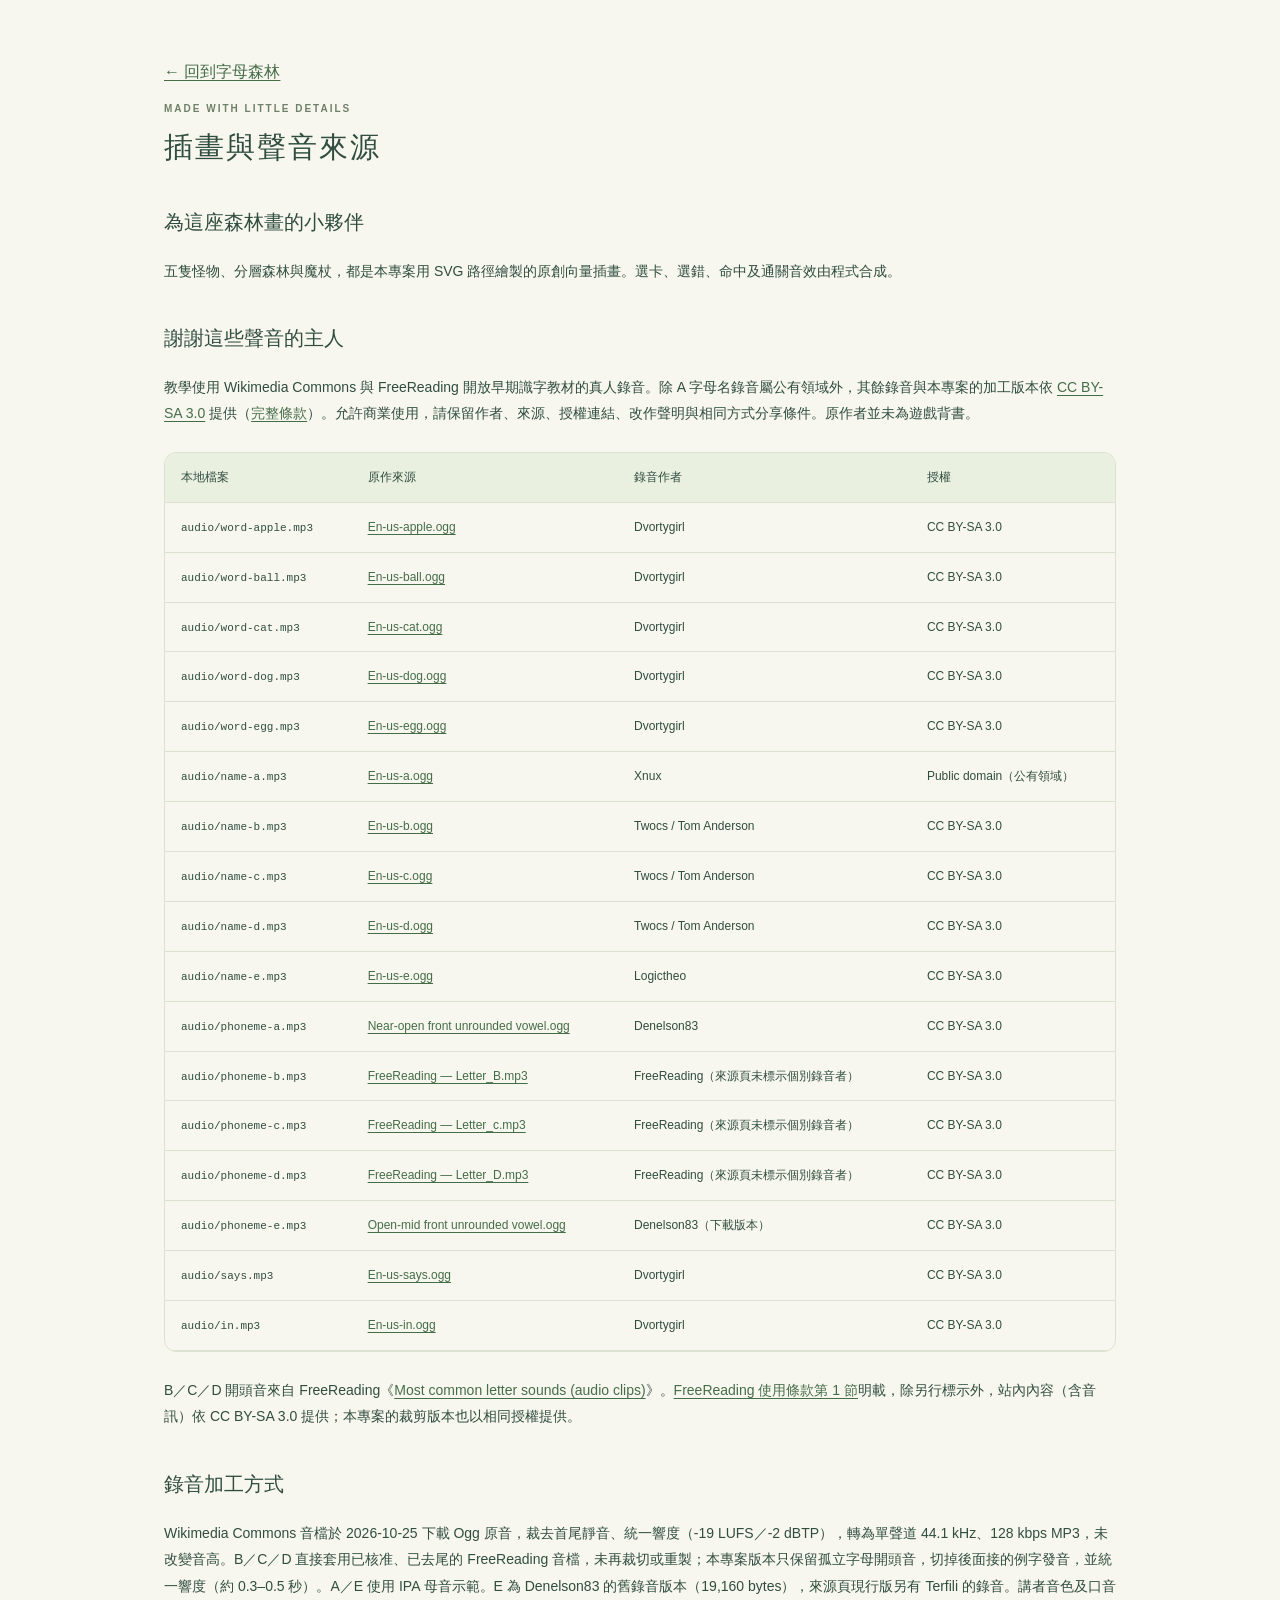
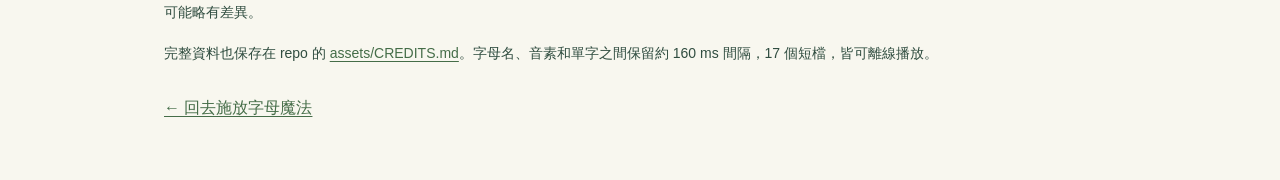
==== commit 27c949a3: "fix: FreeReading B/C/D phonemes, hide word under monster, unclip replay Use approved trimmed FreeRea" ====
--- a/credits.html
+++ b/credits.html
@@ -1 +1 @@
-<!doctype html><html lang="zh-Hant"><head><meta charset="utf-8"><meta name="viewport" content="width=device-width,initial-scale=1"><title>插畫與聲音來源｜萌獸小隊</title><link rel="stylesheet" href="style.css"><style>.credits{max-width:1000px;margin:45px auto;padding:0 24px;line-height:1.9}.credits h1{font-size:29px}.credits h2{font-size:20px;margin-top:35px}.credits p{font-size:14px}.credits a{color:#456d48;text-underline-offset:3px}.table-scroll{overflow-x:auto;border:1px solid #dce2d2;border-radius:12px;margin:25px 0}table{border-collapse:collapse;width:100%;font-size:12px;min-width:620px;text-align:left}th,td{padding:13px 16px;border-bottom:1px solid #dce2d2}th{background:#eaf0e0}code{font-size:11px}.back{display:inline-flex;padding:12px 0}</style></head><body><main class="credits"><a class="back" href="index.html">← 回到字母森林</a><div class="eyebrow">MADE WITH LITTLE DETAILS</div><h1>插畫與聲音來源</h1><h2>為這座森林畫的小夥伴</h2><p>五隻怪物、分層森林與魔杖，都是本專案用 SVG 路徑繪製的原創向量插畫。選卡、選錯、命中及通關音效由程式合成。</p><h2>謝謝這些聲音的主人</h2><p>教學使用 Wikimedia Commons 的真人錄音。除 A 字母名錄音屬公有領域外，其餘錄音與本專案的加工版本依 <a href="https://creativecommons.org/licenses/by-sa/3.0/">CC BY-SA 3.0</a> 提供（<a href="https://creativecommons.org/licenses/by-sa/3.0/legalcode">完整條款</a>）。允許商業使用，請保留作者、來源、授權連結、改作聲明與相同方式分享條件。原作者並未為遊戲背書。</p><div class="table-scroll" tabindex="0" role="region" aria-label="錄音來源與作者，可左右捲動"><table><thead><tr><th>本地檔案</th><th>原作來源</th><th>錄音作者</th><th>授權</th></tr></thead><tbody><tr><td><code>audio/word-apple.mp3</code></td><td><a href="https://commons.wikimedia.org/wiki/File:En-us-apple.ogg">En-us-apple.ogg</a></td><td>Dvortygirl</td><td>CC BY-SA 3.0</td></tr><tr><td><code>audio/word-ball.mp3</code></td><td><a href="https://commons.wikimedia.org/wiki/File:En-us-ball.ogg">En-us-ball.ogg</a></td><td>Dvortygirl</td><td>CC BY-SA 3.0</td></tr><tr><td><code>audio/word-cat.mp3</code></td><td><a href="https://commons.wikimedia.org/wiki/File:En-us-cat.ogg">En-us-cat.ogg</a></td><td>Dvortygirl</td><td>CC BY-SA 3.0</td></tr><tr><td><code>audio/word-dog.mp3</code></td><td><a href="https://commons.wikimedia.org/wiki/File:En-us-dog.ogg">En-us-dog.ogg</a></td><td>Dvortygirl</td><td>CC BY-SA 3.0</td></tr><tr><td><code>audio/word-egg.mp3</code></td><td><a href="https://commons.wikimedia.org/wiki/File:En-us-egg.ogg">En-us-egg.ogg</a></td><td>Dvortygirl</td><td>CC BY-SA 3.0</td></tr><tr><td><code>audio/name-a.mp3</code></td><td><a href="https://commons.wikimedia.org/wiki/File:En-us-a.ogg">En-us-a.ogg</a></td><td>Xnux</td><td>Public domain（公有領域）</td></tr><tr><td><code>audio/name-b.mp3</code></td><td><a href="https://commons.wikimedia.org/wiki/File:En-us-b.ogg">En-us-b.ogg</a></td><td>Twocs / Tom Anderson</td><td>CC BY-SA 3.0</td></tr><tr><td><code>audio/name-c.mp3</code></td><td><a href="https://commons.wikimedia.org/wiki/File:En-us-c.ogg">En-us-c.ogg</a></td><td>Twocs / Tom Anderson</td><td>CC BY-SA 3.0</td></tr><tr><td><code>audio/name-d.mp3</code></td><td><a href="https://commons.wikimedia.org/wiki/File:En-us-d.ogg">En-us-d.ogg</a></td><td>Twocs / Tom Anderson</td><td>CC BY-SA 3.0</td></tr><tr><td><code>audio/name-e.mp3</code></td><td><a href="https://commons.wikimedia.org/wiki/File:En-us-e.ogg">En-us-e.ogg</a></td><td>Logictheo</td><td>CC BY-SA 3.0</td></tr><tr><td><code>audio/phoneme-a.mp3</code></td><td><a href="https://commons.wikimedia.org/wiki/File:Near-open_front_unrounded_vowel.ogg">Near-open front unrounded vowel.ogg</a></td><td>Denelson83</td><td>CC BY-SA 3.0</td></tr><tr><td><code>audio/phoneme-b.mp3</code></td><td>eSpeak NG 合成</td><td>本專案（eSpeak NG + ffmpeg）</td><td>本專案原創</td></tr><tr><td><code>audio/phoneme-c.mp3</code></td><td>eSpeak NG 合成</td><td>本專案（eSpeak NG + ffmpeg）</td><td>本專案原創</td></tr><tr><td><code>audio/phoneme-d.mp3</code></td><td>eSpeak NG 合成</td><td>本專案（eSpeak NG + ffmpeg）</td><td>本專案原創</td></tr><tr><td><code>audio/phoneme-e.mp3</code></td><td><a href="https://commons.wikimedia.org/wiki/File:Open-mid_front_unrounded_vowel.ogg">Open-mid front unrounded vowel.ogg</a></td><td>Denelson83（下載版本）</td><td>CC BY-SA 3.0</td></tr><tr><td><code>audio/says.mp3</code></td><td><a href="https://commons.wikimedia.org/wiki/File:En-us-says.ogg">En-us-says.ogg</a></td><td>Dvortygirl</td><td>CC BY-SA 3.0</td></tr><tr><td><code>audio/in.mp3</code></td><td><a href="https://commons.wikimedia.org/wiki/File:En-us-in.ogg">En-us-in.ogg</a></td><td>Dvortygirl</td><td>CC BY-SA 3.0</td></tr></tbody></table></div><h2>錄音加工方式</h2><p>2026-10-25 下載 Ogg 原音，裁去首尾靜音、統一響度（-19 LUFS／-2 dBTP），轉為單聲道 44.1 kHz、128 kbps MP3，未改變音高。B／C／D 改用 eSpeak NG 合成短音並以 ffmpeg 轉檔（約 0.6 秒）；A／E 使用 IPA 母音示範。E 為 Denelson83 的舊錄音版本（19,160 bytes），來源頁現行版另有 Terfili 的錄音。講者音色及口音可能略有差異。</p><p>完整資料也保存在 repo 的 <a href="assets/CREDITS.md">assets/CREDITS.md</a>。字母名、音素和單字之間保留約 160 ms 間隔，17 個短檔約 170 KiB，皆可離線播放。</p><a class="back" href="index.html">← 回去施放字母魔法</a></main></body></html>+<!doctype html><html lang="zh-Hant"><head><meta charset="utf-8"><meta name="viewport" content="width=device-width,initial-scale=1"><title>插畫與聲音來源｜萌獸小隊</title><link rel="stylesheet" href="style.css"><style>.credits{max-width:1000px;margin:45px auto;padding:0 24px;line-height:1.9}.credits h1{font-size:29px}.credits h2{font-size:20px;margin-top:35px}.credits p{font-size:14px}.credits a{color:#456d48;text-underline-offset:3px}.table-scroll{overflow-x:auto;border:1px solid #dce2d2;border-radius:12px;margin:25px 0}table{border-collapse:collapse;width:100%;font-size:12px;min-width:620px;text-align:left}th,td{padding:13px 16px;border-bottom:1px solid #dce2d2}th{background:#eaf0e0}code{font-size:11px}.back{display:inline-flex;padding:12px 0}</style></head><body><main class="credits"><a class="back" href="index.html">← 回到字母森林</a><div class="eyebrow">MADE WITH LITTLE DETAILS</div><h1>插畫與聲音來源</h1><h2>為這座森林畫的小夥伴</h2><p>五隻怪物、分層森林與魔杖，都是本專案用 SVG 路徑繪製的原創向量插畫。選卡、選錯、命中及通關音效由程式合成。</p><h2>謝謝這些聲音的主人</h2><p>教學使用 Wikimedia Commons 與 FreeReading 開放早期識字教材的真人錄音。除 A 字母名錄音屬公有領域外，其餘錄音與本專案的加工版本依 <a href="https://creativecommons.org/licenses/by-sa/3.0/">CC BY-SA 3.0</a> 提供（<a href="https://creativecommons.org/licenses/by-sa/3.0/legalcode">完整條款</a>）。允許商業使用，請保留作者、來源、授權連結、改作聲明與相同方式分享條件。原作者並未為遊戲背書。</p><div class="table-scroll" tabindex="0" role="region" aria-label="錄音來源與作者，可左右捲動"><table><thead><tr><th>本地檔案</th><th>原作來源</th><th>錄音作者</th><th>授權</th></tr></thead><tbody><tr><td><code>audio/word-apple.mp3</code></td><td><a href="https://commons.wikimedia.org/wiki/File:En-us-apple.ogg">En-us-apple.ogg</a></td><td>Dvortygirl</td><td>CC BY-SA 3.0</td></tr><tr><td><code>audio/word-ball.mp3</code></td><td><a href="https://commons.wikimedia.org/wiki/File:En-us-ball.ogg">En-us-ball.ogg</a></td><td>Dvortygirl</td><td>CC BY-SA 3.0</td></tr><tr><td><code>audio/word-cat.mp3</code></td><td><a href="https://commons.wikimedia.org/wiki/File:En-us-cat.ogg">En-us-cat.ogg</a></td><td>Dvortygirl</td><td>CC BY-SA 3.0</td></tr><tr><td><code>audio/word-dog.mp3</code></td><td><a href="https://commons.wikimedia.org/wiki/File:En-us-dog.ogg">En-us-dog.ogg</a></td><td>Dvortygirl</td><td>CC BY-SA 3.0</td></tr><tr><td><code>audio/word-egg.mp3</code></td><td><a href="https://commons.wikimedia.org/wiki/File:En-us-egg.ogg">En-us-egg.ogg</a></td><td>Dvortygirl</td><td>CC BY-SA 3.0</td></tr><tr><td><code>audio/name-a.mp3</code></td><td><a href="https://commons.wikimedia.org/wiki/File:En-us-a.ogg">En-us-a.ogg</a></td><td>Xnux</td><td>Public domain（公有領域）</td></tr><tr><td><code>audio/name-b.mp3</code></td><td><a href="https://commons.wikimedia.org/wiki/File:En-us-b.ogg">En-us-b.ogg</a></td><td>Twocs / Tom Anderson</td><td>CC BY-SA 3.0</td></tr><tr><td><code>audio/name-c.mp3</code></td><td><a href="https://commons.wikimedia.org/wiki/File:En-us-c.ogg">En-us-c.ogg</a></td><td>Twocs / Tom Anderson</td><td>CC BY-SA 3.0</td></tr><tr><td><code>audio/name-d.mp3</code></td><td><a href="https://commons.wikimedia.org/wiki/File:En-us-d.ogg">En-us-d.ogg</a></td><td>Twocs / Tom Anderson</td><td>CC BY-SA 3.0</td></tr><tr><td><code>audio/name-e.mp3</code></td><td><a href="https://commons.wikimedia.org/wiki/File:En-us-e.ogg">En-us-e.ogg</a></td><td>Logictheo</td><td>CC BY-SA 3.0</td></tr><tr><td><code>audio/phoneme-a.mp3</code></td><td><a href="https://commons.wikimedia.org/wiki/File:Near-open_front_unrounded_vowel.ogg">Near-open front unrounded vowel.ogg</a></td><td>Denelson83</td><td>CC BY-SA 3.0</td></tr><tr><td><code>audio/phoneme-b.mp3</code></td><td><a href="https://freereading.org/wiki/Most_common_letter_sounds_(audio_clips).html">FreeReading — Letter_B.mp3</a></td><td>FreeReading（來源頁未標示個別錄音者）</td><td>CC BY-SA 3.0</td></tr><tr><td><code>audio/phoneme-c.mp3</code></td><td><a href="https://freereading.org/wiki/Most_common_letter_sounds_(audio_clips).html">FreeReading — Letter_c.mp3</a></td><td>FreeReading（來源頁未標示個別錄音者）</td><td>CC BY-SA 3.0</td></tr><tr><td><code>audio/phoneme-d.mp3</code></td><td><a href="https://freereading.org/wiki/Most_common_letter_sounds_(audio_clips).html">FreeReading — Letter_D.mp3</a></td><td>FreeReading（來源頁未標示個別錄音者）</td><td>CC BY-SA 3.0</td></tr><tr><td><code>audio/phoneme-e.mp3</code></td><td><a href="https://commons.wikimedia.org/wiki/File:Open-mid_front_unrounded_vowel.ogg">Open-mid front unrounded vowel.ogg</a></td><td>Denelson83（下載版本）</td><td>CC BY-SA 3.0</td></tr><tr><td><code>audio/says.mp3</code></td><td><a href="https://commons.wikimedia.org/wiki/File:En-us-says.ogg">En-us-says.ogg</a></td><td>Dvortygirl</td><td>CC BY-SA 3.0</td></tr><tr><td><code>audio/in.mp3</code></td><td><a href="https://commons.wikimedia.org/wiki/File:En-us-in.ogg">En-us-in.ogg</a></td><td>Dvortygirl</td><td>CC BY-SA 3.0</td></tr></tbody></table></div><p>B／C／D 開頭音來自 FreeReading《<a href="https://freereading.org/wiki/Most_common_letter_sounds_(audio_clips).html">Most common letter sounds (audio clips)</a>》。<a href="https://freereading.org/wiki/FreeReading%253AGeneral_disclaimer.html">FreeReading 使用條款第 1 節</a>明載，除另行標示外，站內內容（含音訊）依 CC BY-SA 3.0 提供；本專案的裁剪版本也以相同授權提供。</p><h2>錄音加工方式</h2><p>Wikimedia Commons 音檔於 2026-10-25 下載 Ogg 原音，裁去首尾靜音、統一響度（-19 LUFS／-2 dBTP），轉為單聲道 44.1 kHz、128 kbps MP3，未改變音高。B／C／D 直接套用已核准、已去尾的 FreeReading 音檔，未再裁切或重製；本專案版本只保留孤立字母開頭音，切掉後面接的例字發音，並統一響度（約 0.3–0.5 秒）。A／E 使用 IPA 母音示範。E 為 Denelson83 的舊錄音版本（19,160 bytes），來源頁現行版另有 Terfili 的錄音。講者音色及口音可能略有差異。</p><p>完整資料也保存在 repo 的 <a href="assets/CREDITS.md">assets/CREDITS.md</a>。字母名、音素和單字之間保留約 160 ms 間隔，17 個短檔，皆可離線播放。</p><a class="back" href="index.html">← 回去施放字母魔法</a></main></body></html>
--- a/style.css
+++ b/style.css
@@ -299,7 +299,8 @@
   animation:star-pop .5s ease-out;
 }
 .arena {
-  height:325px;
+  /* Let the full monster stack, including replay, determine the arena height. */
+  min-height:325px;
   background:#e8eedc url('assets/art/forest.svg') center 52%/cover no-repeat;
   position:relative;
   overflow:hidden;
@@ -330,8 +331,7 @@
   display:flex;
   align-items:center;
   flex-direction:column;
-  height:100%;
-  padding-top:19px;
+  padding:19px 0 16px;
 }
 .monster-bubble {
   background:#fffef2;
@@ -464,7 +464,8 @@
   border:1px solid #bacba6;
   border-radius:30px;
   padding:6px 15px;
-  min-height:36px;
+  min-height:44px;
+  flex-shrink:0;
   font-size:12px;
   margin-top:7px;
   z-index:2;
@@ -1211,7 +1212,7 @@
     height:14px;
   }
   .arena {
-    height:302px;
+    min-height:302px;
     background-size:auto 100%;
     background-position:center;
   }
@@ -1498,7 +1499,7 @@
     display:none;
   }
   .arena {
-    height:275px;
+    min-height:275px;
   }
   .monster {
     height:181px;
